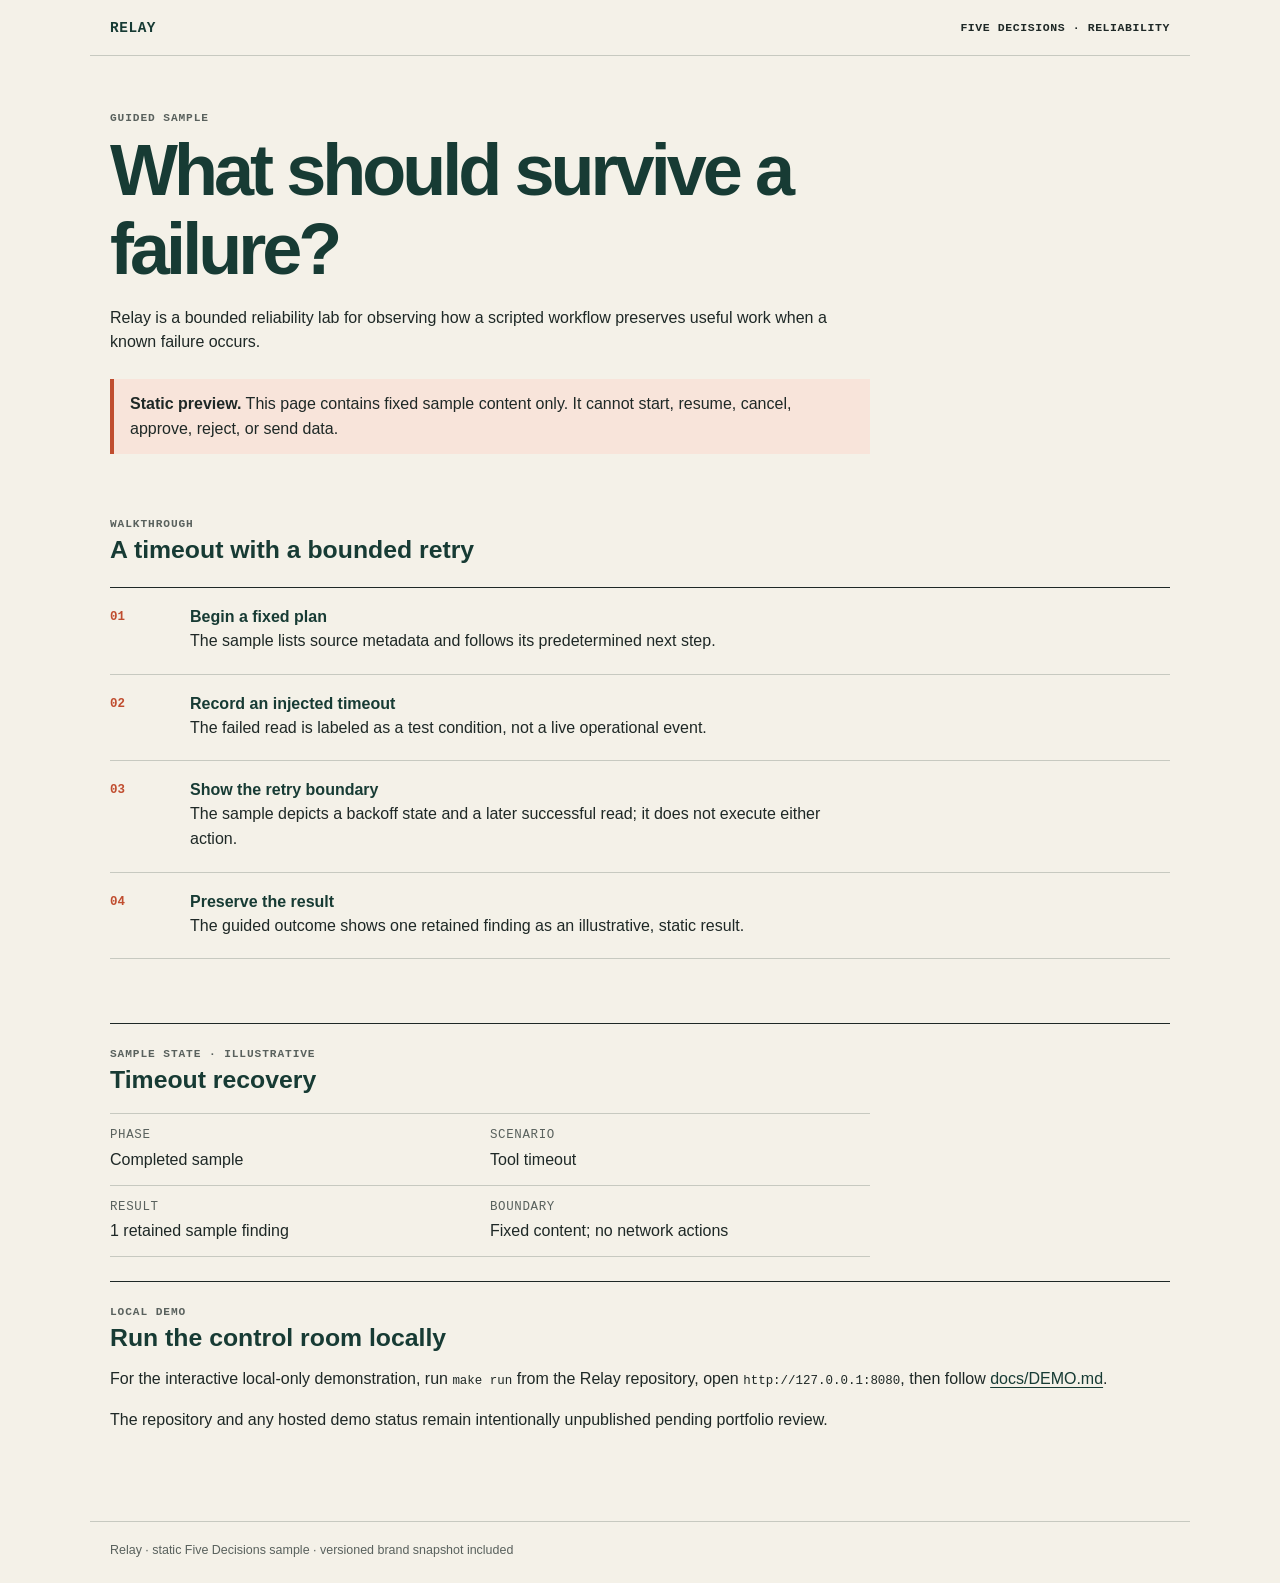
==== preview/index.html @ 99d4322b "feat(web): add a truthful Five Decisions preview Frame the local reliability lab with the shared fam" ====
<!doctype html>
<html lang="en">
<head>
  <meta charset="utf-8">
  <meta name="viewport" content="width=device-width, initial-scale=1">
  <meta name="description" content="A static, limited Relay guided sample.">
  <title>Relay — Five Decisions preview</title>
  <link rel="stylesheet" href="preview.css">
</head>
<body>
  <header>
    <a class="brand" href="./">Relay</a>
    <span>Five Decisions · Reliability</span>
  </header>
  <main>
    <section class="hero" aria-labelledby="question">
      <p class="eyebrow">Guided sample</p>
      <h1 id="question">What should survive a failure?</h1>
      <p>Relay is a bounded reliability lab for observing how a scripted workflow preserves useful work when a known failure occurs.</p>
      <p class="notice"><strong>Static preview.</strong> This page contains fixed sample content only. It cannot start, resume, cancel, approve, reject, or send data.</p>
    </section>

    <section aria-labelledby="walkthrough">
      <p class="eyebrow">Walkthrough</p>
      <h2 id="walkthrough">A timeout with a bounded retry</h2>
      <ol class="steps">
        <li><span>01</span><div><h3>Begin a fixed plan</h3><p>The sample lists source metadata and follows its predetermined next step.</p></div></li>
        <li><span>02</span><div><h3>Record an injected timeout</h3><p>The failed read is labeled as a test condition, not a live operational event.</p></div></li>
        <li><span>03</span><div><h3>Show the retry boundary</h3><p>The sample depicts a backoff state and a later successful read; it does not execute either action.</p></div></li>
        <li><span>04</span><div><h3>Preserve the result</h3><p>The guided outcome shows one retained finding as an illustrative, static result.</p></div></li>
      </ol>
    </section>

    <section class="sample" aria-labelledby="sample-title">
      <p class="eyebrow">Sample state · illustrative</p>
      <h2 id="sample-title">Timeout recovery</h2>
      <dl>
        <div><dt>Phase</dt><dd>Completed sample</dd></div>
        <div><dt>Scenario</dt><dd>Tool timeout</dd></div>
        <div><dt>Result</dt><dd>1 retained sample finding</dd></div>
        <div><dt>Boundary</dt><dd>Fixed content; no network actions</dd></div>
      </dl>
    </section>

    <section class="next" aria-labelledby="local-demo">
      <p class="eyebrow">Local demo</p>
      <h2 id="local-demo">Run the control room locally</h2>
      <p>For the interactive local-only demonstration, run <code>make run</code> from the Relay repository, open <code>http://127.0.0.1:8080</code>, then follow <a href="../docs/DEMO.md">docs/DEMO.md</a>.</p>
      <p>The repository and any hosted demo status remain intentionally unpublished pending portfolio review.</p>
    </section>
  </main>
  <footer>Relay · static Five Decisions sample · versioned brand snapshot included</footer>
</body>
</html>
---- preview/preview.css ----
:root { --field:#173b34; --graphite:#1e2826; --survey:#f4f1e8; --paper:#fffdf8; --signal:#c04d2f; --line:#c7c9c0; --muted:#59615d; }
* { box-sizing:border-box; }
body { margin:0; color:var(--graphite); background:var(--survey); font:16px/1.55 "Public Sans",Arial,sans-serif; }
header,main,footer { max-width:1100px; margin:0 auto; padding-left:1.25rem; padding-right:1.25rem; }
header { min-height:56px; display:flex; justify-content:space-between; align-items:center; border-bottom:1px solid var(--line); font:700 .72rem "Martian Mono",ui-monospace,monospace; letter-spacing:.05em; text-transform:uppercase; }
.brand { color:var(--field); text-decoration:none; font-size:.9rem; }
main { padding-top:3.5rem; padding-bottom:3rem; }
.hero { max-width:760px; margin-bottom:4rem; }
.eyebrow { margin:0; color:var(--muted); font:700 .7rem "Martian Mono",ui-monospace,monospace; letter-spacing:.08em; text-transform:uppercase; }
h1,h2,h3 { color:var(--field); line-height:1.1; }
h1 { max-width:700px; margin:.45rem 0 1rem; font-size:clamp(2.35rem,6vw,4.5rem); letter-spacing:-.055em; }
h2 { margin:.35rem 0 1rem; font-size:1.55rem; }
h3 { margin:0 0 .2rem; font-size:1rem; }
.notice { margin-top:1.5rem; padding:.8rem 1rem; border-left:4px solid var(--signal); background:#f8e4da; }
.steps { margin:1.5rem 0 4rem; padding:0; list-style:none; border-top:1px solid var(--graphite); }
.steps li { display:grid; grid-template-columns:4rem 1fr; gap:1rem; padding:1.25rem 0; border-bottom:1px solid var(--line); }
.steps span,dt,code { font-family:"Martian Mono",ui-monospace,monospace; font-size:.78rem; }
.steps span { color:var(--signal); font-weight:700; }
.steps p { margin:0; max-width:650px; }
.sample,.next { padding:1.5rem 0; border-top:1px solid var(--graphite); }
dl { display:grid; grid-template-columns:repeat(2,minmax(0,1fr)); gap:0; max-width:760px; margin:1.25rem 0 0; border-top:1px solid var(--line); }
dl div { padding:.75rem 0; border-bottom:1px solid var(--line); }
dt { color:var(--muted); text-transform:uppercase; letter-spacing:.05em; }
dd { margin:.15rem 0 0; }
a { color:var(--field); text-underline-offset:.18em; }
a:focus-visible { outline:3px solid var(--signal); outline-offset:3px; }
footer { padding-top:1.2rem; padding-bottom:1.2rem; border-top:1px solid var(--line); color:var(--muted); font-size:.78rem; }
@media (max-width:600px) { header span { display:none; } main { padding-top:2.25rem; } .hero { margin-bottom:3rem; } .steps { margin-bottom:3rem; } dl { grid-template-columns:1fr; } }
@media (prefers-reduced-motion:reduce) { *,*::before,*::after { animation:none !important; scroll-behavior:auto !important; transition:none !important; } }
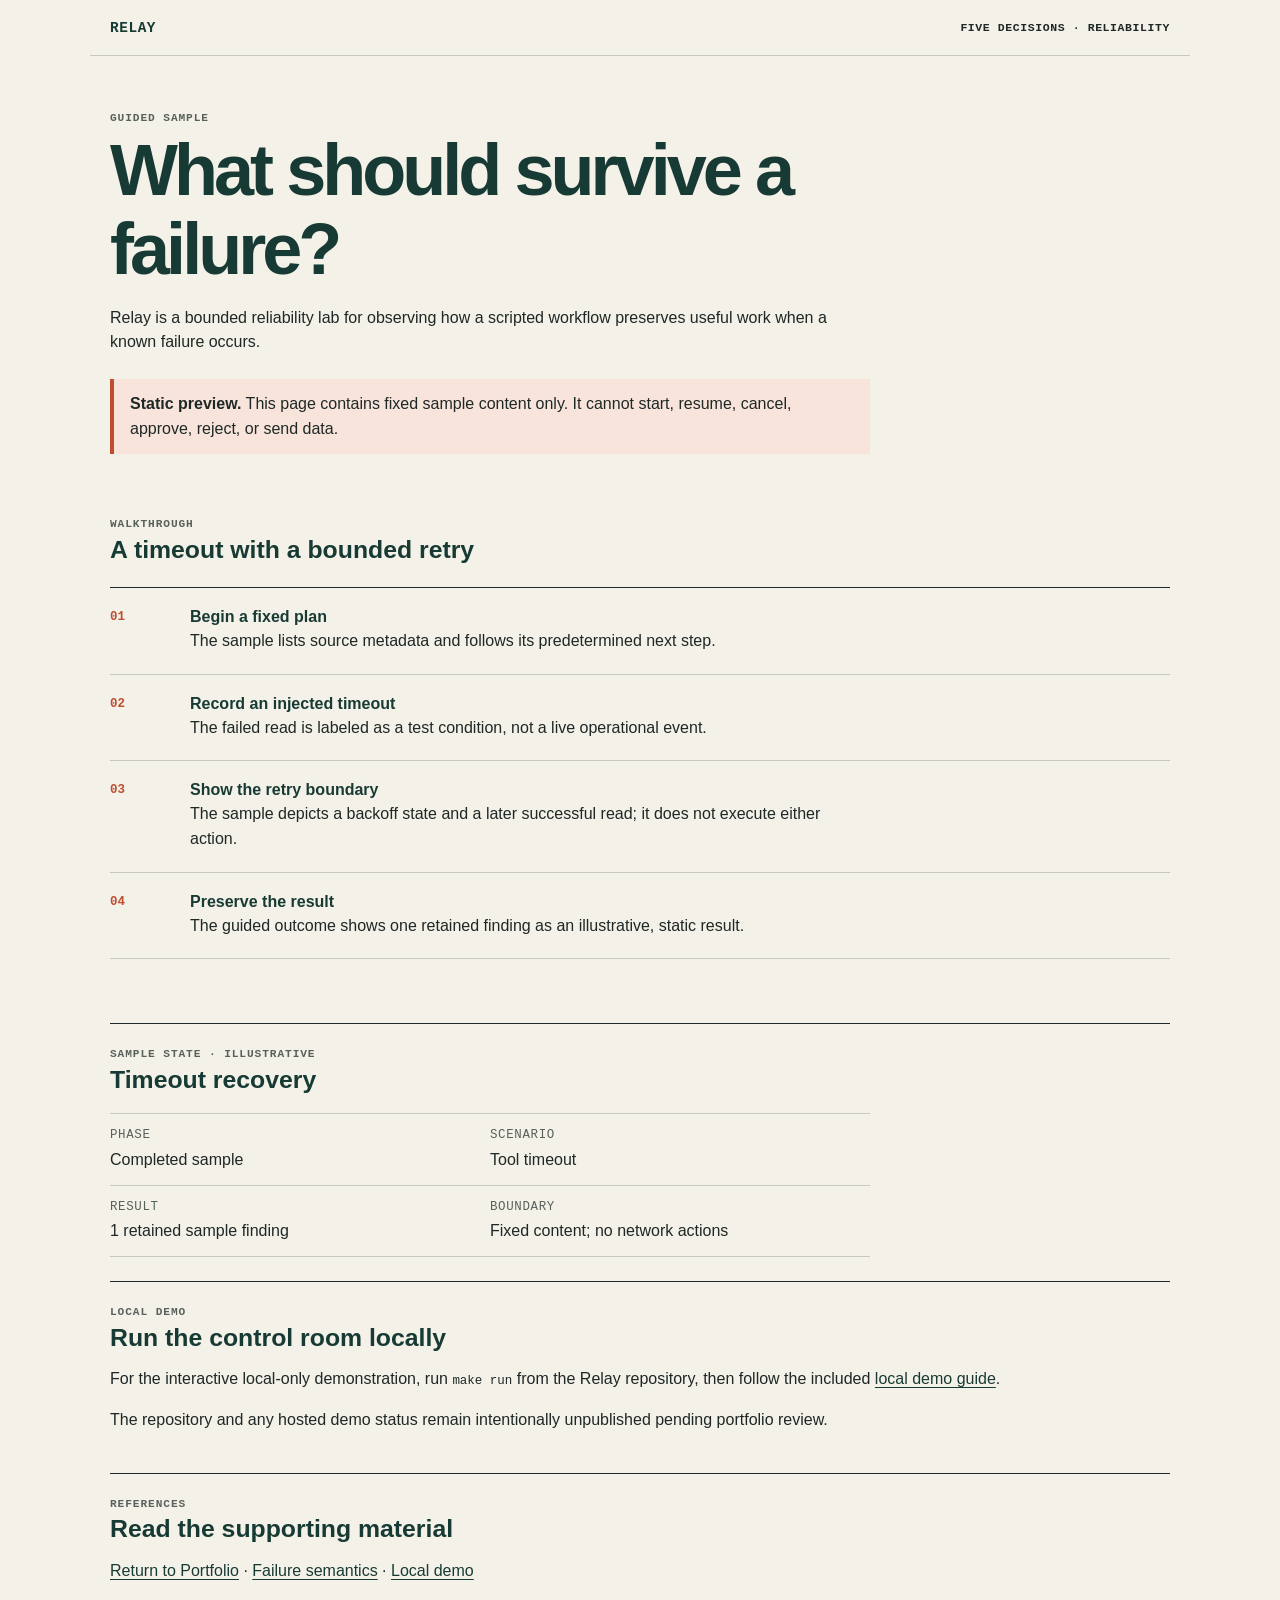
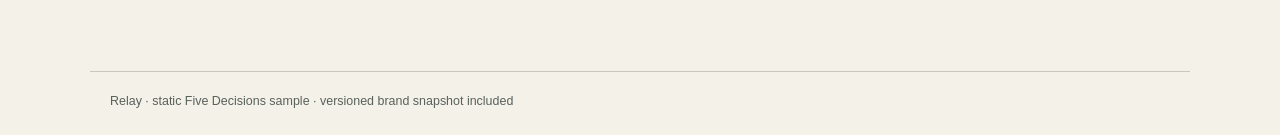
==== commit 2084c6f2: "feat(relay): complete static preview resources" ====
--- a/preview/index.html
+++ b/preview/index.html
@@ -5,6 +5,7 @@
   <meta name="viewport" content="width=device-width, initial-scale=1">
   <meta name="description" content="A static, limited Relay guided sample.">
   <title>Relay — Five Decisions preview</title>
+  <link rel="icon" href="favicon.ico" sizes="16x16" type="image/x-icon">
   <link rel="stylesheet" href="preview.css">
 </head>
 <body>
@@ -45,8 +46,13 @@
     <section class="next" aria-labelledby="local-demo">
       <p class="eyebrow">Local demo</p>
       <h2 id="local-demo">Run the control room locally</h2>
-      <p>For the interactive local-only demonstration, run <code>make run</code> from the Relay repository, open <code>http://127.0.0.1:8080</code>, then follow <a href="../docs/DEMO.md">docs/DEMO.md</a>.</p>
+      <p>For the interactive local-only demonstration, run <code>make run</code> from the Relay repository, then follow the included <a href="demo.html">local demo guide</a>.</p>
       <p>The repository and any hosted demo status remain intentionally unpublished pending portfolio review.</p>
+    </section>
+    <section class="resources" aria-labelledby="resources">
+      <p class="eyebrow">References</p>
+      <h2 id="resources">Read the supporting material</h2>
+      <p><a href="https://diegoaleyvag.github.io/">Return to Portfolio</a> · <a href="methodology.html">Failure semantics</a> · <a href="demo.html">Local demo</a></p>
     </section>
   </main>
   <footer>Relay · static Five Decisions sample · versioned brand snapshot included</footer>
--- a/preview/preview.css
+++ b/preview/preview.css
@@ -17,7 +17,8 @@
 .steps span,dt,code { font-family:"Martian Mono",ui-monospace,monospace; font-size:.78rem; }
 .steps span { color:var(--signal); font-weight:700; }
 .steps p { margin:0; max-width:650px; }
-.sample,.next { padding:1.5rem 0; border-top:1px solid var(--graphite); }
+.sample,.next,.resources,.source-document { padding:1.5rem 0; border-top:1px solid var(--graphite); }
+.source-document pre { margin:0; max-width:75ch; overflow-wrap:anywhere; white-space:pre-wrap; font:inherit; }
 dl { display:grid; grid-template-columns:repeat(2,minmax(0,1fr)); gap:0; max-width:760px; margin:1.25rem 0 0; border-top:1px solid var(--line); }
 dl div { padding:.75rem 0; border-bottom:1px solid var(--line); }
 dt { color:var(--muted); text-transform:uppercase; letter-spacing:.05em; }
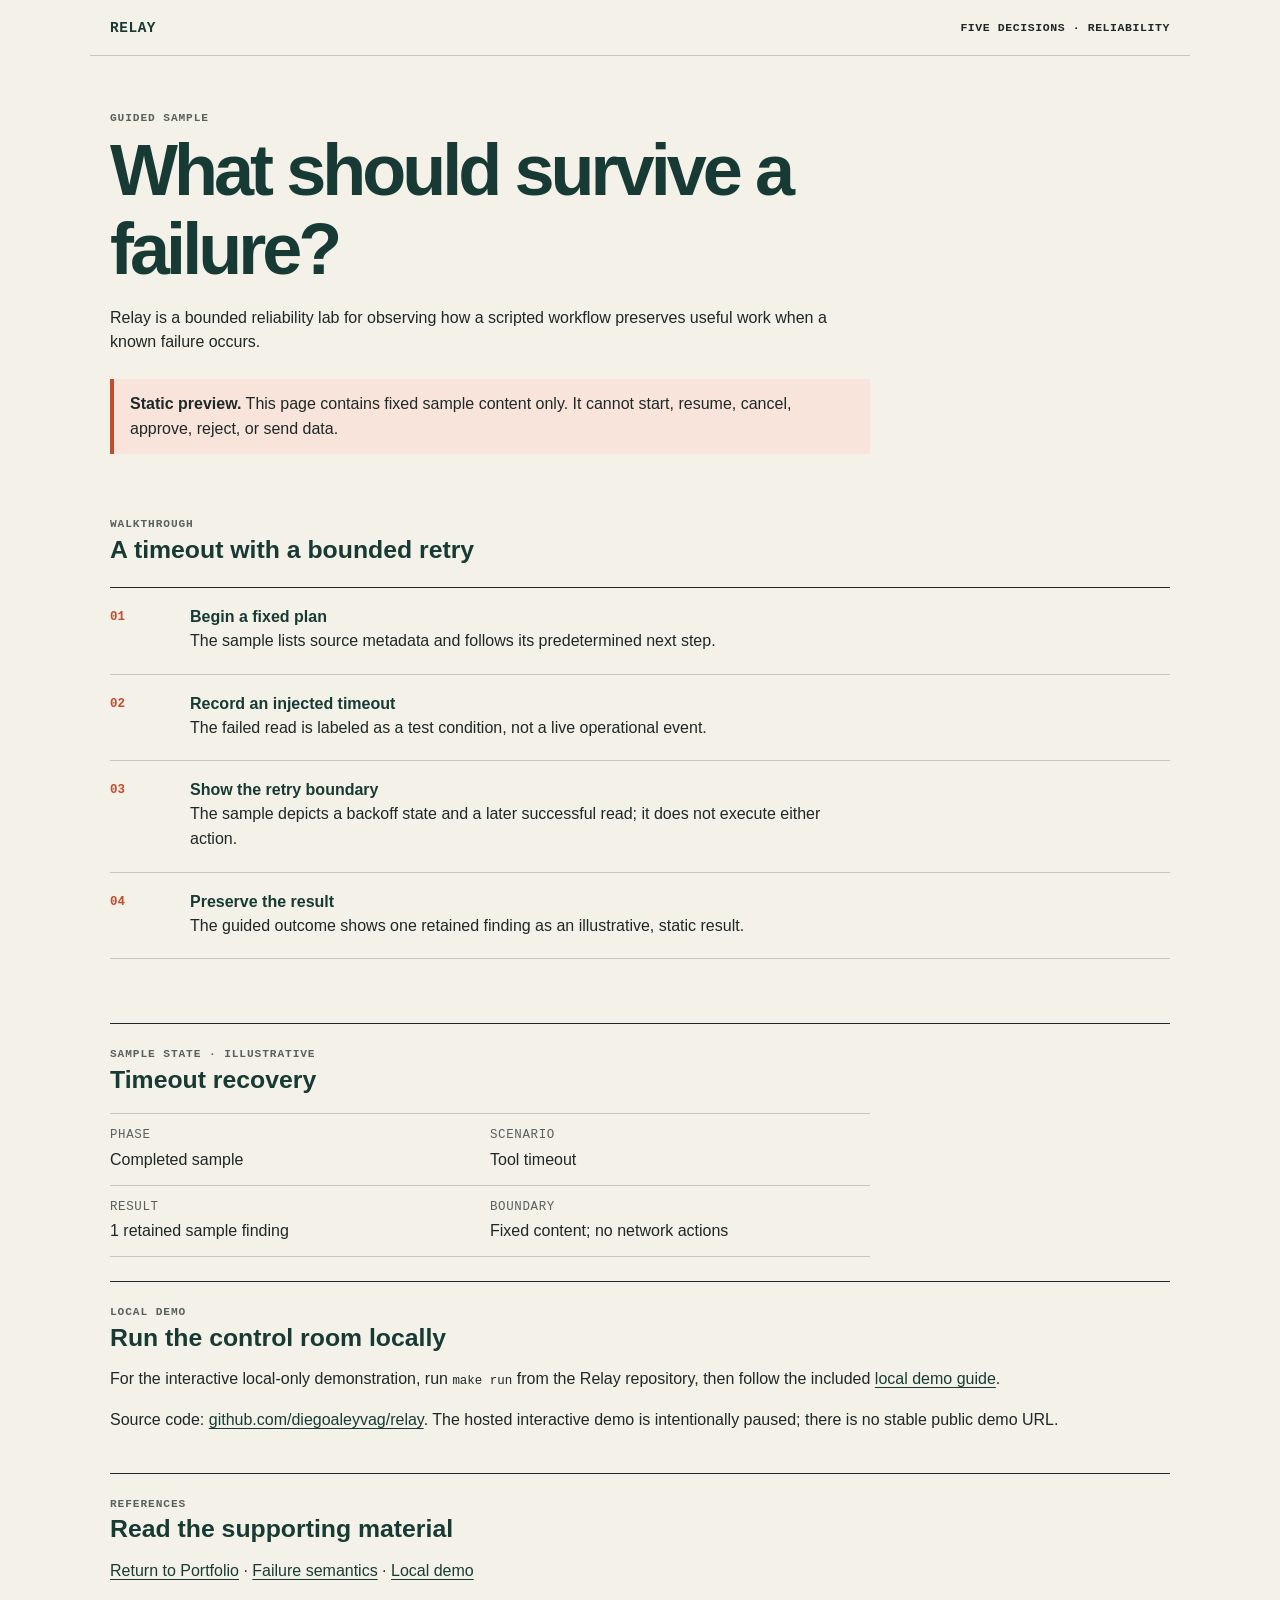
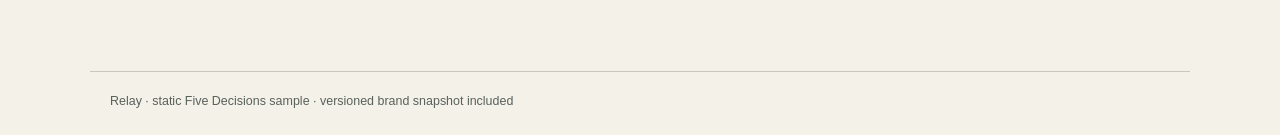
==== commit 156070f1: "chore(relay): align manifest and preview publishability copy Mark the portfolio manifest verified wi" ====
--- a/preview/index.html
+++ b/preview/index.html
@@ -47,7 +47,7 @@
       <p class="eyebrow">Local demo</p>
       <h2 id="local-demo">Run the control room locally</h2>
       <p>For the interactive local-only demonstration, run <code>make run</code> from the Relay repository, then follow the included <a href="demo.html">local demo guide</a>.</p>
-      <p>The repository and any hosted demo status remain intentionally unpublished pending portfolio review.</p>
+      <p>Source code: <a href="https://github.com/diegoaleyvag/relay">github.com/diegoaleyvag/relay</a>. The hosted interactive demo is intentionally paused; there is no stable public demo URL.</p>
     </section>
     <section class="resources" aria-labelledby="resources">
       <p class="eyebrow">References</p>
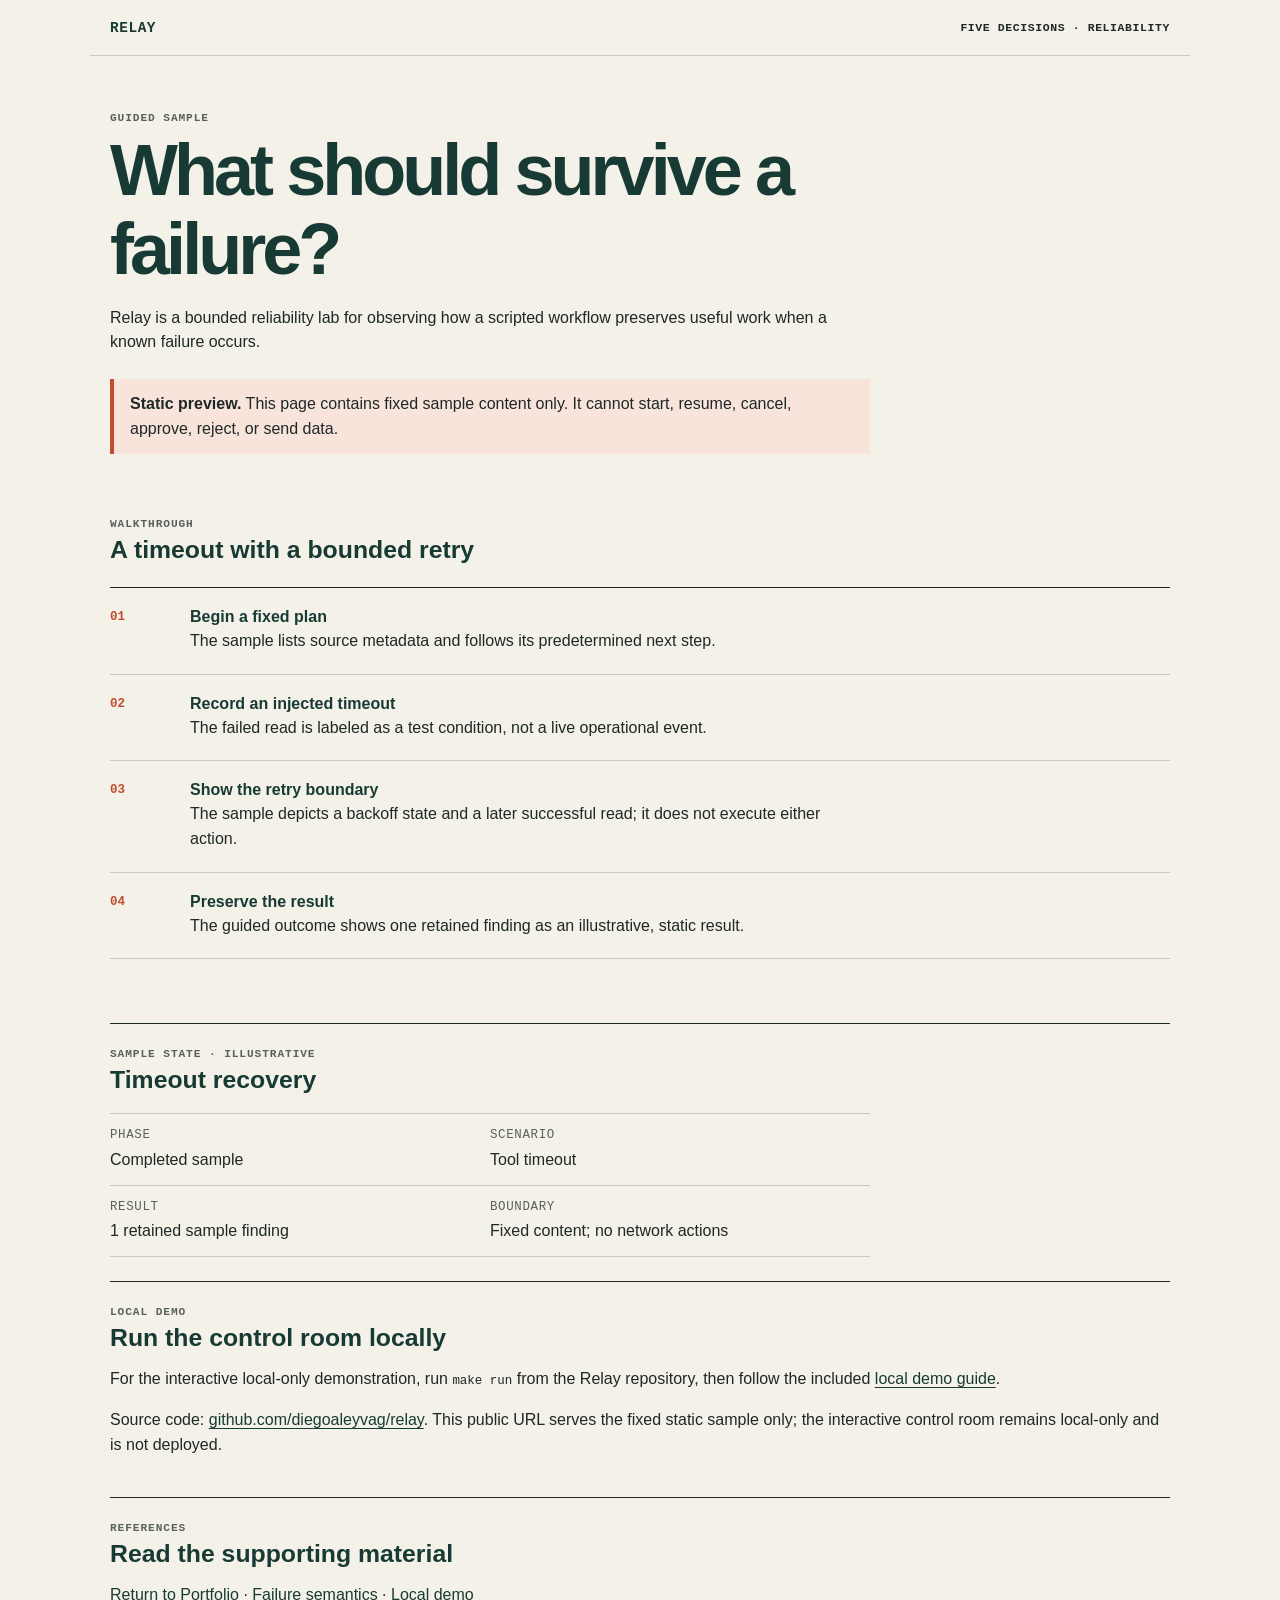
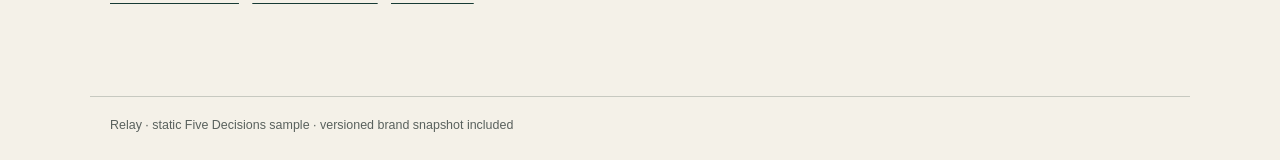
==== commit 2ed3dca8: "fix: clarify Relay public sample" ====
--- a/preview/index.html
+++ b/preview/index.html
@@ -47,7 +47,7 @@
       <p class="eyebrow">Local demo</p>
       <h2 id="local-demo">Run the control room locally</h2>
       <p>For the interactive local-only demonstration, run <code>make run</code> from the Relay repository, then follow the included <a href="demo.html">local demo guide</a>.</p>
-      <p>Source code: <a href="https://github.com/diegoaleyvag/relay">github.com/diegoaleyvag/relay</a>. The hosted interactive demo is intentionally paused; there is no stable public demo URL.</p>
+      <p>Source code: <a href="https://github.com/diegoaleyvag/relay">github.com/diegoaleyvag/relay</a>. This public URL serves the fixed static sample only; the interactive control room remains local-only and is not deployed.</p>
     </section>
     <section class="resources" aria-labelledby="resources">
       <p class="eyebrow">References</p>
